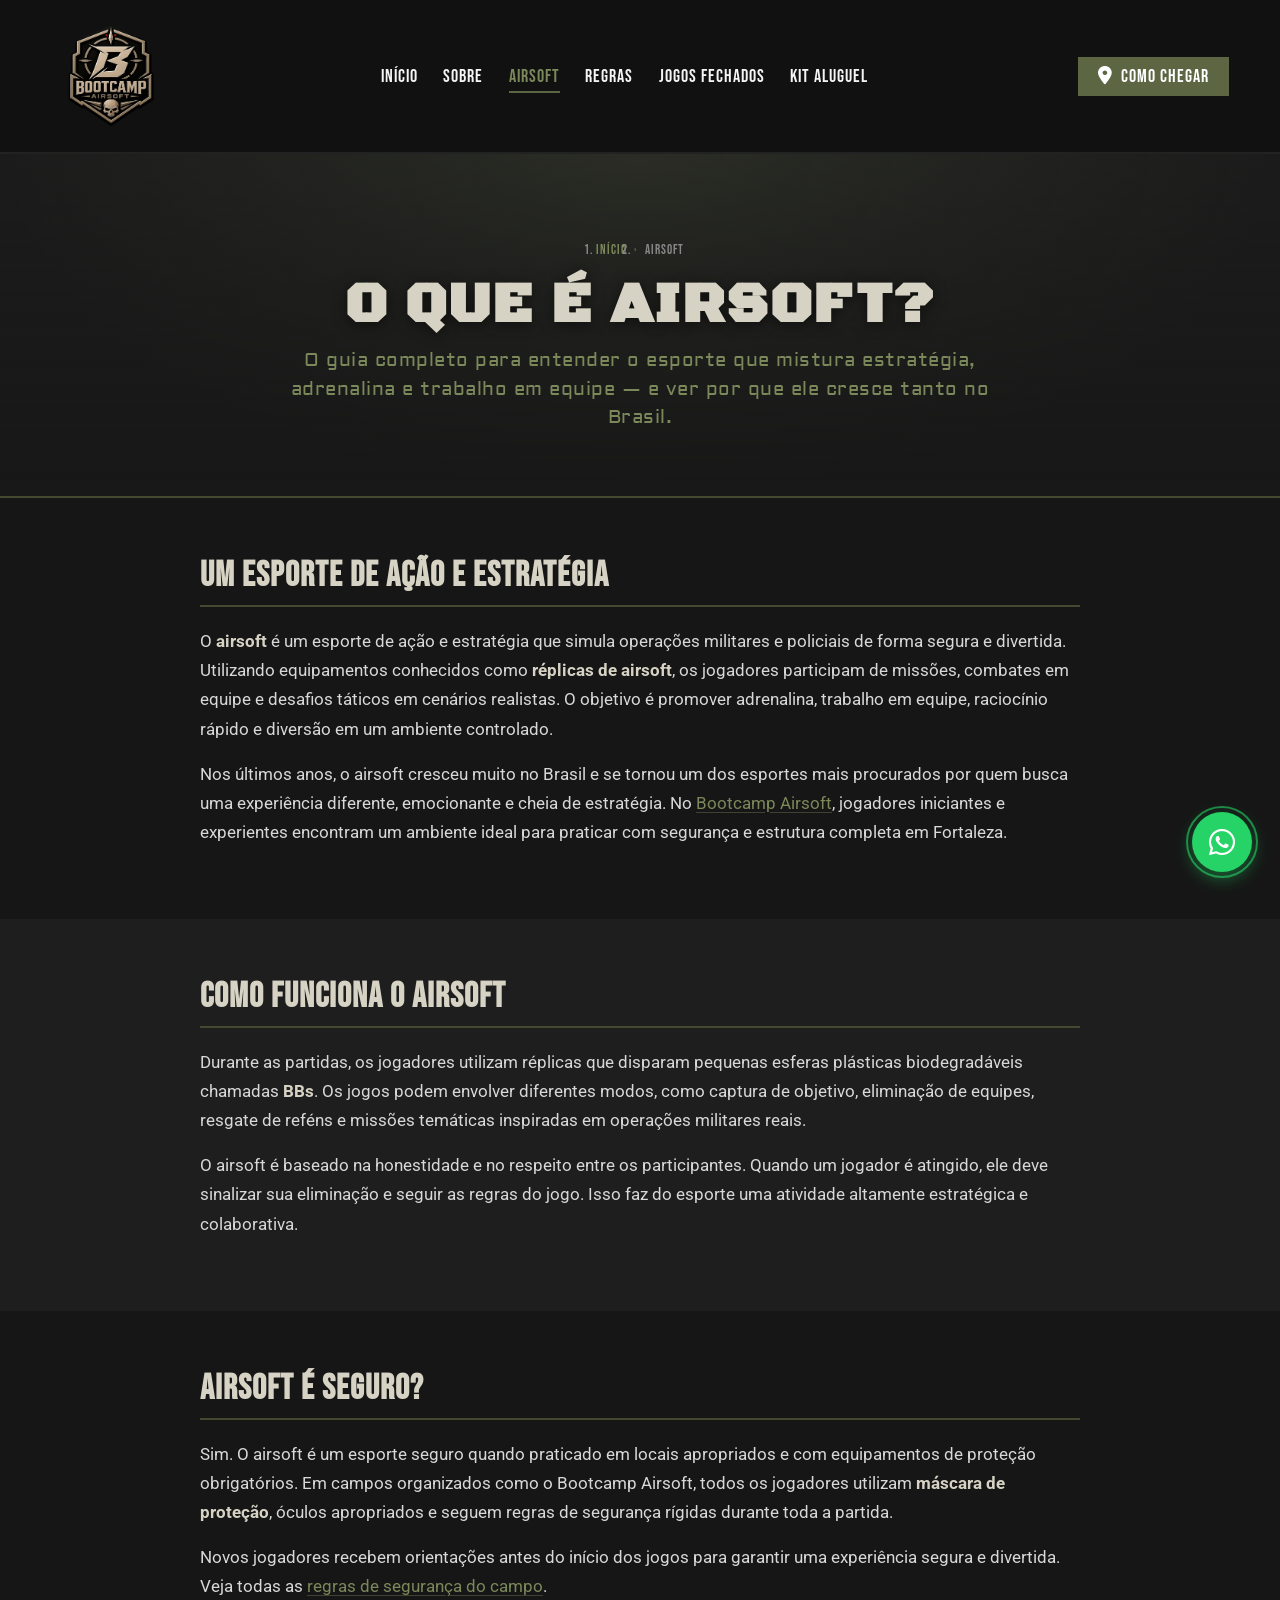
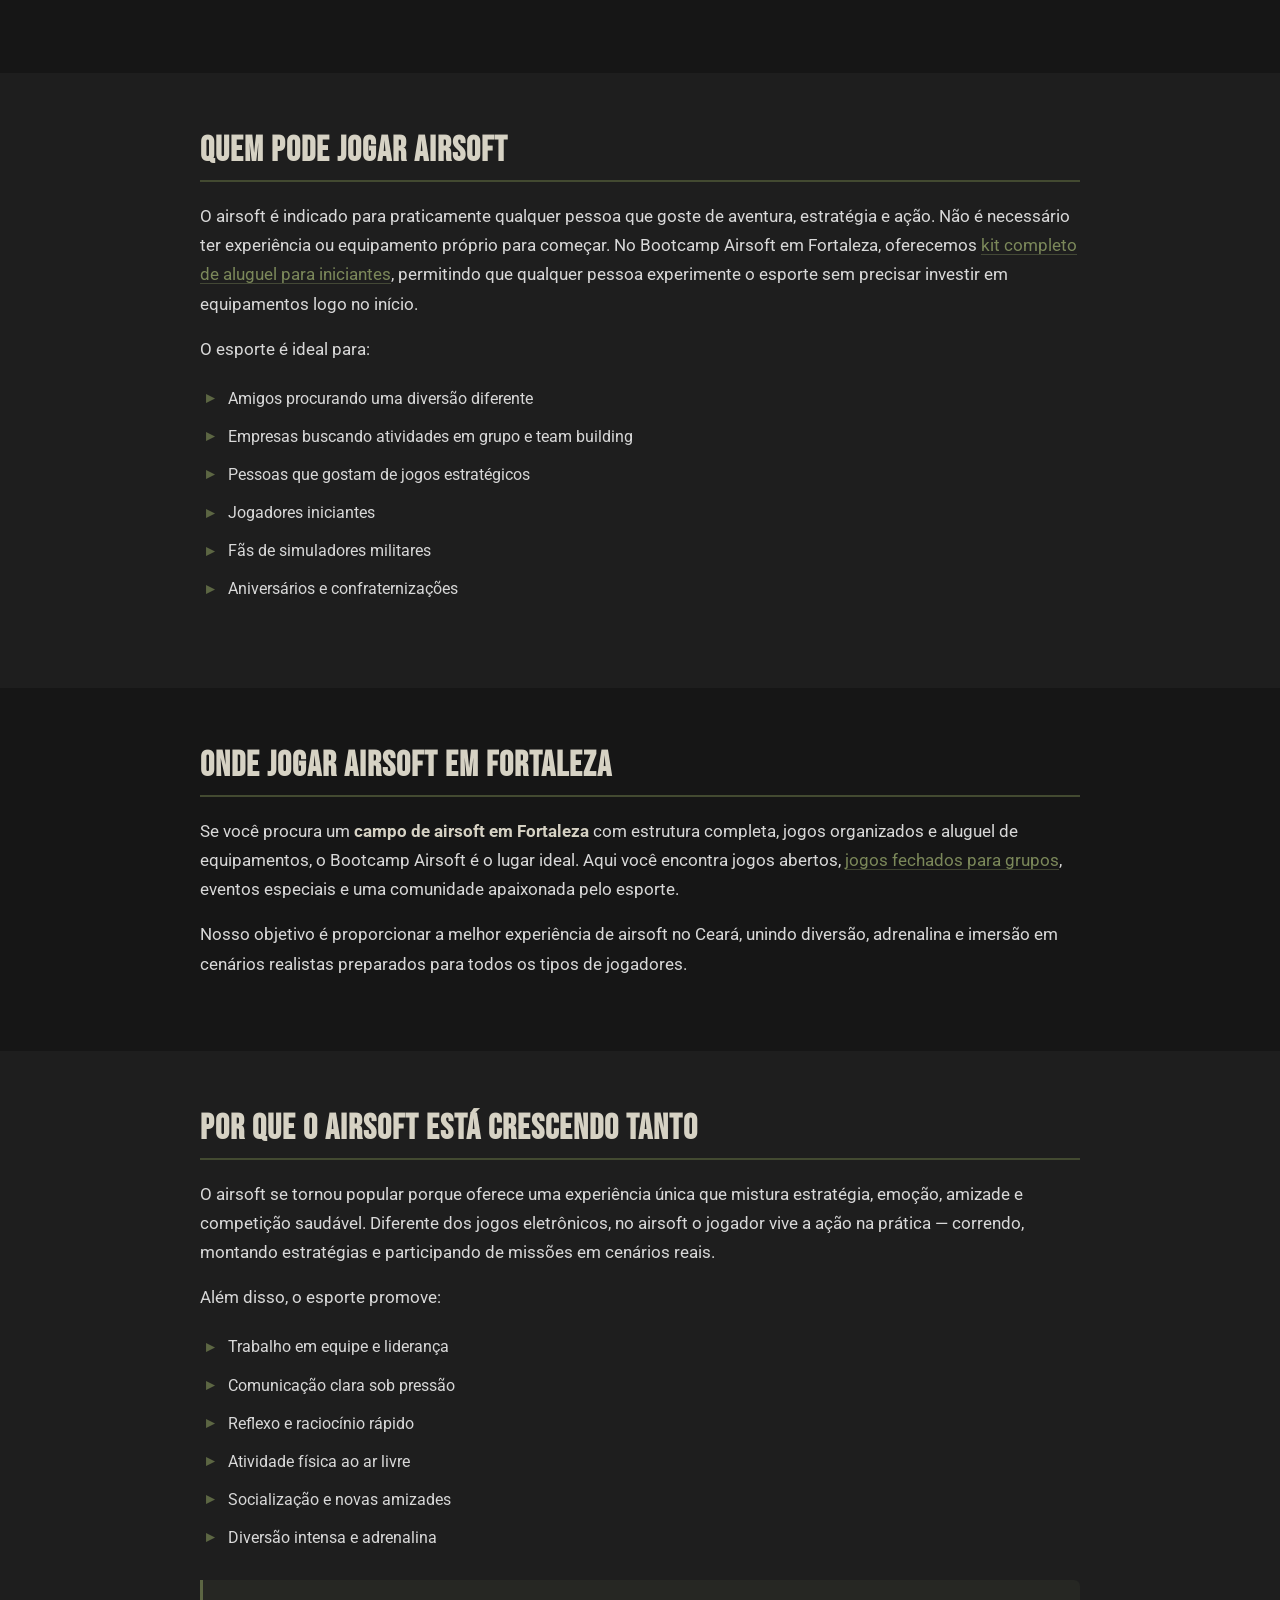
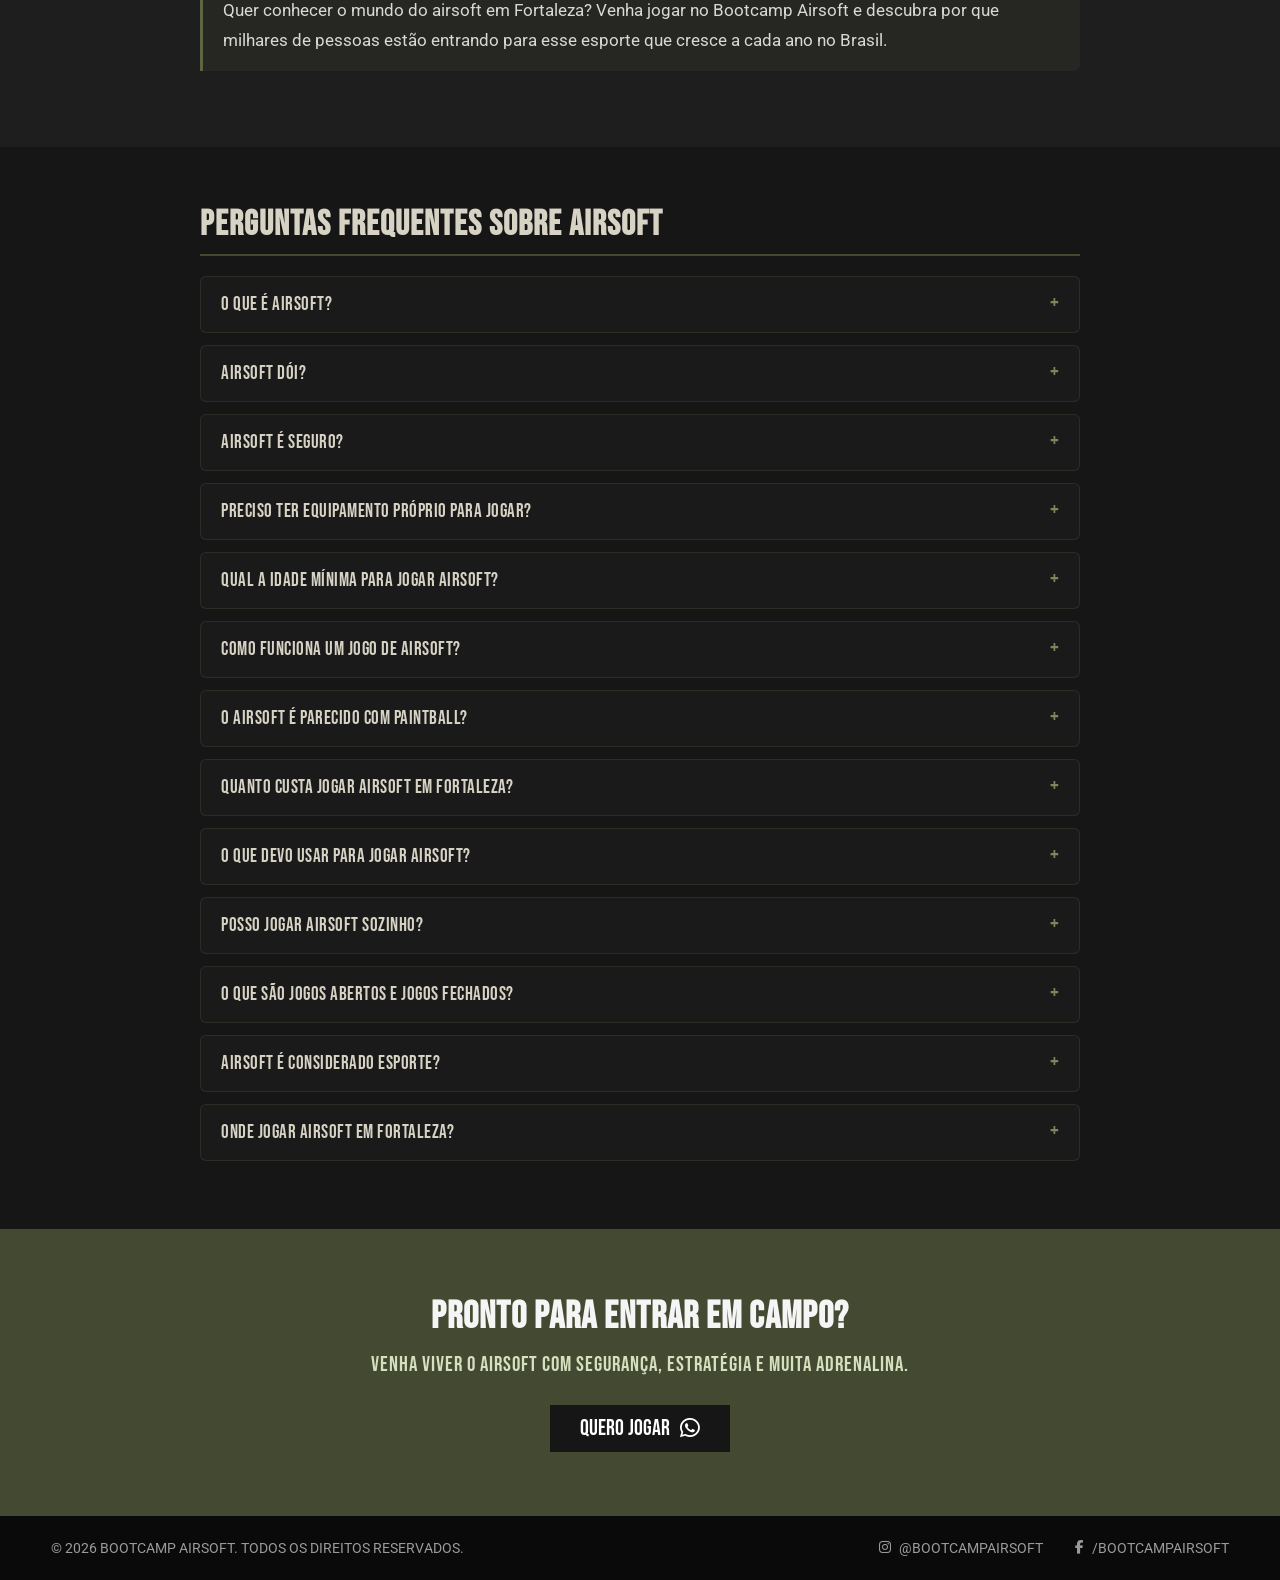
==== airsoft.html @ b30ac5de "feat: add multi-page nav with SEO-optimized inner pages Bring back the header navigation and split c" ====
<!DOCTYPE html>
<html lang="pt-BR">
<head>
    <meta charset="UTF-8">
    <meta name="viewport" content="width=device-width, initial-scale=1.0">
    <meta name="theme-color" content="#5c6643">
    <title>O Que é Airsoft? Guia Completo e Perguntas Frequentes</title>
    <meta name="description" content="Descubra o que é airsoft, como funciona o esporte, se é seguro e quem pode jogar. Veja as perguntas frequentes sobre airsoft em Fortaleza, no Bootcamp Airsoft.">
    <meta name="keywords" content="o que é airsoft, como funciona airsoft, airsoft é seguro, perguntas sobre airsoft, airsoft Fortaleza, FAQ airsoft">
    <meta name="robots" content="index, follow">
    <link rel="canonical" href="https://www.bootcampairsoft.com.br/airsoft.html">

    <meta property="og:type" content="article">
    <meta property="og:locale" content="pt_BR">
    <meta property="og:site_name" content="Bootcamp Airsoft">
    <meta property="og:title" content="O Que é Airsoft? Guia Completo e Perguntas Frequentes">
    <meta property="og:description" content="Tudo sobre airsoft: o que é, como funciona, segurança, kit de aluguel e respostas às dúvidas mais comuns.">
    <meta property="og:image" content="https://www.bootcampairsoft.com.br/assets/logo.png">
    <meta property="og:url" content="https://www.bootcampairsoft.com.br/airsoft.html">

    <meta name="twitter:card" content="summary_large_image">
    <meta name="twitter:title" content="O Que é Airsoft? Guia Completo e Perguntas Frequentes">
    <meta name="twitter:description" content="Tudo sobre airsoft: o que é, como funciona, segurança e respostas às dúvidas mais comuns.">
    <meta name="twitter:image" content="https://www.bootcampairsoft.com.br/assets/logo.png">

    <link rel="icon" type="image/png" href="assets/logo.png">

    <link rel="preconnect" href="https://fonts.googleapis.com">
    <link rel="preconnect" href="https://fonts.gstatic.com" crossorigin>
    <link href="https://fonts.googleapis.com/css2?family=Bebas+Neue&family=Roboto&family=Aldrich&family=Black+Ops+One:wght@400;500;700&display=swap" rel="stylesheet">
    <link rel="stylesheet" href="https://cdnjs.cloudflare.com/ajax/libs/font-awesome/6.4.0/css/all.min.css">
    <link rel="stylesheet" href="assets/styles.css">

    <noscript>
        <style>.reveal { opacity: 1 !important; transform: none !important; }</style>
    </noscript>

    <script type="application/ld+json">
    {
        "@context": "https://schema.org",
        "@type": "BreadcrumbList",
        "itemListElement": [
            { "@type": "ListItem", "position": 1, "name": "Início", "item": "https://www.bootcampairsoft.com.br/" },
            { "@type": "ListItem", "position": 2, "name": "Airsoft", "item": "https://www.bootcampairsoft.com.br/airsoft.html" }
        ]
    }
    </script>
    <script type="application/ld+json">
    {
        "@context": "https://schema.org",
        "@type": "FAQPage",
        "mainEntity": [
            {
                "@type": "Question",
                "name": "O que é airsoft?",
                "acceptedAnswer": {
                    "@type": "Answer",
                    "text": "O airsoft é um esporte de ação e estratégia que simula operações militares e policiais utilizando réplicas realistas que disparam pequenas esferas plásticas chamadas BBs. É praticado em equipe e envolve missões, objetivos estratégicos e muita adrenalina."
                }
            },
            {
                "@type": "Question",
                "name": "Airsoft dói?",
                "acceptedAnswer": {
                    "@type": "Answer",
                    "text": "O impacto das BBs pode causar um leve desconforto, parecido com um pequeno beliscão, dependendo da distância e da potência da réplica. Utilizando os equipamentos de proteção corretamente, o jogo é seguro e divertido."
                }
            },
            {
                "@type": "Question",
                "name": "Airsoft é seguro?",
                "acceptedAnswer": {
                    "@type": "Answer",
                    "text": "Sim. O airsoft é um esporte seguro quando praticado em campos organizados e seguindo as regras de segurança. No Bootcamp Airsoft, todos os jogadores utilizam proteção obrigatória e recebem instruções antes do início das partidas."
                }
            },
            {
                "@type": "Question",
                "name": "Preciso ter equipamento próprio para jogar?",
                "acceptedAnswer": {
                    "@type": "Answer",
                    "text": "Não. No Bootcamp Airsoft você pode alugar um kit completo para iniciantes, incluindo réplica de airsoft, máscara, óculos de proteção, colete tático e BBs para jogar."
                }
            },
            {
                "@type": "Question",
                "name": "Qual a idade mínima para jogar airsoft?",
                "acceptedAnswer": {
                    "@type": "Answer",
                    "text": "A idade mínima pode variar dependendo das regras do campo e da legislação local. Geralmente menores de idade precisam de autorização dos responsáveis para participar das partidas."
                }
            },
            {
                "@type": "Question",
                "name": "Como funciona um jogo de airsoft?",
                "acceptedAnswer": {
                    "@type": "Answer",
                    "text": "Os jogos possuem missões variadas: captura de bandeira, eliminação de equipes, resgate de reféns, defesa de território e missões táticas. Os jogadores trabalham em equipe, montam estratégias e cumprem objetivos para vencer."
                }
            },
            {
                "@type": "Question",
                "name": "Airsoft é parecido com paintball?",
                "acceptedAnswer": {
                    "@type": "Answer",
                    "text": "Apesar de serem esportes parecidos, o airsoft tem maior foco em realismo, estratégia e imersão. As réplicas são mais realistas e as BBs não deixam tinta como no paintball."
                }
            },
            {
                "@type": "Question",
                "name": "Quanto custa jogar airsoft em Fortaleza?",
                "acceptedAnswer": {
                    "@type": "Answer",
                    "text": "O valor varia conforme o tipo de jogo e se o jogador vai utilizar o aluguel de equipamentos. No Bootcamp Airsoft existem opções para iniciantes e jogadores avançados, incluindo jogos abertos e jogos fechados para grupos."
                }
            },
            {
                "@type": "Question",
                "name": "O que devo usar para jogar airsoft?",
                "acceptedAnswer": {
                    "@type": "Answer",
                    "text": "Roupas confortáveis, calça resistente, tênis ou bota fechada e os equipamentos de proteção obrigatórios. Quem joga com aluguel já recebe os equipamentos essenciais para participar com segurança."
                }
            },
            {
                "@type": "Question",
                "name": "Posso jogar airsoft sozinho?",
                "acceptedAnswer": {
                    "@type": "Answer",
                    "text": "Sim. Nos jogos abertos do Bootcamp Airsoft você pode participar sozinho, jogar com outras pessoas, fazer amizades e entrar para a comunidade do airsoft."
                }
            },
            {
                "@type": "Question",
                "name": "O que são jogos abertos e jogos fechados?",
                "acceptedAnswer": {
                    "@type": "Answer",
                    "text": "Jogos abertos são partidas onde diferentes jogadores participam juntos, ideal para conhecer novas pessoas. Jogos fechados são reservados para grupos de amigos, aniversários, empresas ou equipes específicas, garantindo uma experiência privada."
                }
            },
            {
                "@type": "Question",
                "name": "Airsoft é considerado esporte?",
                "acceptedAnswer": {
                    "@type": "Answer",
                    "text": "Sim. O airsoft é reconhecido como esporte de ação e estratégia, exigindo trabalho em equipe, comunicação, reflexo, raciocínio rápido e condicionamento físico."
                }
            },
            {
                "@type": "Question",
                "name": "Onde jogar airsoft em Fortaleza?",
                "acceptedAnswer": {
                    "@type": "Answer",
                    "text": "Se você procura um campo de airsoft em Fortaleza com estrutura completa, aluguel de equipamentos e jogos organizados, o Bootcamp Airsoft é uma das melhores opções para iniciantes e veteranos do esporte."
                }
            }
        ]
    }
    </script>
</head>
<body>

    <a class="skip-link" href="#conteudo">Pular para o conteúdo</a>

    <header>
        <div class="header-inner">
            <a href="index.html" class="logo" aria-label="Bootcamp Airsoft - Página inicial">
                <img src="assets/logo.png" alt="Bootcamp Airsoft" width="1254" height="1254" fetchpriority="high" decoding="async">
            </a>
            <nav class="primary" aria-label="Menu principal">
                <ul>
                    <li><a href="index.html">INÍCIO</a></li>
                    <li><a href="sobre.html">SOBRE</a></li>
                    <li><a href="airsoft.html" class="active" aria-current="page">AIRSOFT</a></li>
                    <li><a href="regras.html">REGRAS</a></li>
                    <li><a href="jogos-fechados.html">JOGOS FECHADOS</a></li>
                    <li><a href="kit-aluguel.html">KIT ALUGUEL</a></li>
                </ul>
            </nav>
            <a href="#" class="btn-header"><i class="fa-solid fa-location-dot" aria-hidden="true"></i> COMO CHEGAR</a>
        </div>
    </header>

    <main id="conteudo">

        <section class="page-hero">
            <nav class="breadcrumb" aria-label="Você está em">
                <ol>
                    <li><a href="index.html">Início</a></li>
                    <li aria-current="page">Airsoft</li>
                </ol>
            </nav>
            <h1>O QUE É AIRSOFT?</h1>
            <p class="lead">O guia completo para entender o esporte que mistura estratégia, adrenalina e trabalho em equipe — e ver por que ele cresce tanto no Brasil.</p>
        </section>

        <article>

            <section class="content-section reveal">
                <div class="content-inner">
                    <h2>Um Esporte de Ação e Estratégia</h2>
                    <p>O <strong>airsoft</strong> é um esporte de ação e estratégia que simula operações militares e policiais de forma segura e divertida. Utilizando equipamentos conhecidos como <strong>réplicas de airsoft</strong>, os jogadores participam de missões, combates em equipe e desafios táticos em cenários realistas. O objetivo é promover adrenalina, trabalho em equipe, raciocínio rápido e diversão em um ambiente controlado.</p>
                    <p>Nos últimos anos, o airsoft cresceu muito no Brasil e se tornou um dos esportes mais procurados por quem busca uma experiência diferente, emocionante e cheia de estratégia. No <a href="sobre.html">Bootcamp Airsoft</a>, jogadores iniciantes e experientes encontram um ambiente ideal para praticar com segurança e estrutura completa em Fortaleza.</p>
                </div>
            </section>

            <section class="content-section alt reveal">
                <div class="content-inner">
                    <h2>Como Funciona o Airsoft</h2>
                    <p>Durante as partidas, os jogadores utilizam réplicas que disparam pequenas esferas plásticas biodegradáveis chamadas <strong>BBs</strong>. Os jogos podem envolver diferentes modos, como captura de objetivo, eliminação de equipes, resgate de reféns e missões temáticas inspiradas em operações militares reais.</p>
                    <p>O airsoft é baseado na honestidade e no respeito entre os participantes. Quando um jogador é atingido, ele deve sinalizar sua eliminação e seguir as regras do jogo. Isso faz do esporte uma atividade altamente estratégica e colaborativa.</p>
                </div>
            </section>

            <section class="content-section reveal">
                <div class="content-inner">
                    <h2>Airsoft é Seguro?</h2>
                    <p>Sim. O airsoft é um esporte seguro quando praticado em locais apropriados e com equipamentos de proteção obrigatórios. Em campos organizados como o Bootcamp Airsoft, todos os jogadores utilizam <strong>máscara de proteção</strong>, óculos apropriados e seguem regras de segurança rígidas durante toda a partida.</p>
                    <p>Novos jogadores recebem orientações antes do início dos jogos para garantir uma experiência segura e divertida. Veja todas as <a href="regras.html">regras de segurança do campo</a>.</p>
                </div>
            </section>

            <section class="content-section alt reveal">
                <div class="content-inner">
                    <h2>Quem Pode Jogar Airsoft</h2>
                    <p>O airsoft é indicado para praticamente qualquer pessoa que goste de aventura, estratégia e ação. Não é necessário ter experiência ou equipamento próprio para começar. No Bootcamp Airsoft em Fortaleza, oferecemos <a href="kit-aluguel.html">kit completo de aluguel para iniciantes</a>, permitindo que qualquer pessoa experimente o esporte sem precisar investir em equipamentos logo no início.</p>
                    <p>O esporte é ideal para:</p>
                    <ul class="bullets">
                        <li>Amigos procurando uma diversão diferente</li>
                        <li>Empresas buscando atividades em grupo e team building</li>
                        <li>Pessoas que gostam de jogos estratégicos</li>
                        <li>Jogadores iniciantes</li>
                        <li>Fãs de simuladores militares</li>
                        <li>Aniversários e confraternizações</li>
                    </ul>
                </div>
            </section>

            <section class="content-section reveal">
                <div class="content-inner">
                    <h2>Onde Jogar Airsoft em Fortaleza</h2>
                    <p>Se você procura um <strong>campo de airsoft em Fortaleza</strong> com estrutura completa, jogos organizados e aluguel de equipamentos, o Bootcamp Airsoft é o lugar ideal. Aqui você encontra jogos abertos, <a href="jogos-fechados.html">jogos fechados para grupos</a>, eventos especiais e uma comunidade apaixonada pelo esporte.</p>
                    <p>Nosso objetivo é proporcionar a melhor experiência de airsoft no Ceará, unindo diversão, adrenalina e imersão em cenários realistas preparados para todos os tipos de jogadores.</p>
                </div>
            </section>

            <section class="content-section alt reveal">
                <div class="content-inner">
                    <h2>Por Que o Airsoft Está Crescendo Tanto</h2>
                    <p>O airsoft se tornou popular porque oferece uma experiência única que mistura estratégia, emoção, amizade e competição saudável. Diferente dos jogos eletrônicos, no airsoft o jogador vive a ação na prática — correndo, montando estratégias e participando de missões em cenários reais.</p>
                    <p>Além disso, o esporte promove:</p>
                    <ul class="bullets">
                        <li>Trabalho em equipe e liderança</li>
                        <li>Comunicação clara sob pressão</li>
                        <li>Reflexo e raciocínio rápido</li>
                        <li>Atividade física ao ar livre</li>
                        <li>Socialização e novas amizades</li>
                        <li>Diversão intensa e adrenalina</li>
                    </ul>
                    <div class="callout">
                        <p>Quer conhecer o mundo do airsoft em Fortaleza? Venha jogar no Bootcamp Airsoft e descubra por que milhares de pessoas estão entrando para esse esporte que cresce a cada ano no Brasil.</p>
                    </div>
                </div>
            </section>

            <section class="content-section reveal" aria-labelledby="faq-titulo">
                <div class="content-inner">
                    <h2 id="faq-titulo">Perguntas Frequentes Sobre Airsoft</h2>

                    <div class="faq-list">
                        <details class="faq-item">
                            <summary>O que é airsoft?</summary>
                            <div class="faq-content">
                                <p>O airsoft é um esporte de ação e estratégia que simula operações militares e policiais utilizando réplicas realistas que disparam pequenas esferas plásticas chamadas BBs. O esporte é praticado em equipe e envolve missões, objetivos estratégicos e muita adrenalina. No Bootcamp Airsoft, jogadores iniciantes e experientes podem viver experiências imersivas em cenários preparados para partidas emocionantes.</p>
                            </div>
                        </details>

                        <details class="faq-item">
                            <summary>Airsoft dói?</summary>
                            <div class="faq-content">
                                <p>O impacto das BBs pode causar um leve desconforto, parecido com um pequeno beliscão, dependendo da distância e da potência da réplica. Porém, utilizando os equipamentos de proteção corretamente, o jogo é seguro e divertido.</p>
                            </div>
                        </details>

                        <details class="faq-item">
                            <summary>Airsoft é seguro?</summary>
                            <div class="faq-content">
                                <p>Sim. O airsoft é um esporte seguro quando praticado em campos organizados e seguindo as regras de segurança. No Bootcamp Airsoft, todos os jogadores utilizam proteção obrigatória e recebem instruções antes do início das partidas.</p>
                            </div>
                        </details>

                        <details class="faq-item">
                            <summary>Preciso ter equipamento próprio para jogar?</summary>
                            <div class="faq-content">
                                <p>Não. No Bootcamp Airsoft você pode alugar um <a href="kit-aluguel.html">kit completo para iniciantes</a>, incluindo:</p>
                                <ul class="bullets">
                                    <li>Réplica de airsoft</li>
                                    <li>Máscara de proteção</li>
                                    <li>Óculos de proteção</li>
                                    <li>Colete tático</li>
                                    <li>BBs para jogar</li>
                                </ul>
                                <p>Isso permite que qualquer pessoa experimente o esporte sem precisar investir em equipamentos logo no começo.</p>
                            </div>
                        </details>

                        <details class="faq-item">
                            <summary>Qual a idade mínima para jogar airsoft?</summary>
                            <div class="faq-content">
                                <p>A idade mínima pode variar dependendo das regras do campo e da legislação local. Geralmente menores de idade precisam de autorização dos responsáveis para participar das partidas.</p>
                            </div>
                        </details>

                        <details class="faq-item">
                            <summary>Como funciona um jogo de airsoft?</summary>
                            <div class="faq-content">
                                <p>Os jogos possuem missões e objetivos diferentes, como:</p>
                                <ul class="bullets">
                                    <li>Captura de bandeira</li>
                                    <li>Eliminação de equipes</li>
                                    <li>Resgate de reféns</li>
                                    <li>Defesa de território</li>
                                    <li>Missões táticas</li>
                                </ul>
                                <p>Os jogadores precisam trabalhar em equipe, montar estratégias e cumprir objetivos para vencer a partida.</p>
                            </div>
                        </details>

                        <details class="faq-item">
                            <summary>O airsoft é parecido com paintball?</summary>
                            <div class="faq-content">
                                <p>Apesar de serem esportes parecidos, o airsoft possui maior foco em realismo, estratégia e imersão. As réplicas de airsoft são mais realistas e as BBs não deixam tinta como no paintball.</p>
                            </div>
                        </details>

                        <details class="faq-item">
                            <summary>Quanto custa jogar airsoft em Fortaleza?</summary>
                            <div class="faq-content">
                                <p>O valor pode variar dependendo do tipo de jogo e se o jogador vai utilizar aluguel de equipamentos. No Bootcamp Airsoft existem opções para iniciantes e jogadores avançados, incluindo jogos abertos e <a href="jogos-fechados.html">jogos fechados para grupos</a>.</p>
                            </div>
                        </details>

                        <details class="faq-item">
                            <summary>O que devo usar para jogar airsoft?</summary>
                            <div class="faq-content">
                                <p>O ideal é utilizar:</p>
                                <ul class="bullets">
                                    <li>Roupas confortáveis</li>
                                    <li>Calça resistente</li>
                                    <li>Tênis ou bota fechada</li>
                                    <li>Equipamentos de proteção obrigatórios</li>
                                </ul>
                                <p>Mesmo quem joga com aluguel recebe os equipamentos essenciais para participar das partidas com segurança.</p>
                            </div>
                        </details>

                        <details class="faq-item">
                            <summary>Posso jogar airsoft sozinho?</summary>
                            <div class="faq-content">
                                <p>Sim. Nos jogos abertos do Bootcamp Airsoft você pode participar sozinho e jogar com outras pessoas, fazer amizades e entrar para a comunidade do airsoft.</p>
                            </div>
                        </details>

                        <details class="faq-item">
                            <summary>O que são jogos abertos e jogos fechados?</summary>
                            <div class="faq-content">
                                <p><strong>Jogos abertos</strong> são partidas onde diferentes jogadores participam juntos, ideal para quem quer conhecer novas pessoas e jogar em equipes variadas.</p>
                                <p><strong>Jogos fechados</strong> são reservados para grupos de amigos, aniversários, empresas ou equipes específicas, garantindo uma experiência privada. <a href="jogos-fechados.html">Saiba mais sobre jogos fechados →</a></p>
                            </div>
                        </details>

                        <details class="faq-item">
                            <summary>Airsoft é considerado esporte?</summary>
                            <div class="faq-content">
                                <p>Sim. O airsoft é reconhecido como esporte de ação e estratégia, exigindo trabalho em equipe, comunicação, reflexo, raciocínio rápido e condicionamento físico.</p>
                            </div>
                        </details>

                        <details class="faq-item">
                            <summary>Onde jogar airsoft em Fortaleza?</summary>
                            <div class="faq-content">
                                <p>Se você procura um campo de airsoft em Fortaleza com estrutura completa, aluguel de equipamentos e jogos organizados, o Bootcamp Airsoft é uma das melhores opções para iniciantes e veteranos do esporte.</p>
                            </div>
                        </details>
                    </div>
                </div>
            </section>

        </article>

        <section class="page-cta reveal" aria-labelledby="cta-airsoft-titulo">
            <h2 id="cta-airsoft-titulo">PRONTO PARA ENTRAR EM CAMPO?</h2>
            <p>VENHA VIVER O AIRSOFT COM SEGURANÇA, ESTRATÉGIA E MUITA ADRENALINA.</p>
            <a href="https://wa.me/5511999999999?text=Ol%C3%A1!%20Quero%20jogar%20airsoft%20no%20Bootcamp%20Airsoft." class="btn-dark" target="_blank" rel="noopener" aria-label="Fale com o Bootcamp Airsoft no WhatsApp">QUERO JOGAR <i class="fa-brands fa-whatsapp" aria-hidden="true"></i></a>
        </section>

    </main>

    <a href="https://wa.me/5511999999999?text=Ol%C3%A1!%20Quero%20saber%20mais%20sobre%20o%20Bootcamp%20Airsoft." class="wa-float" target="_blank" rel="noopener" aria-label="Fale com o Bootcamp Airsoft no WhatsApp">
        <i class="fa-brands fa-whatsapp" aria-hidden="true"></i>
    </a>

    <footer>
        <p>&copy; <span id="ano-atual">2026</span> BOOTCAMP AIRSOFT. TODOS OS DIREITOS RESERVADOS.</p>
        <div class="socials" aria-label="Redes sociais">
            <a href="#" aria-label="Instagram @bootcampairsoft"><i class="fa-brands fa-instagram" aria-hidden="true"></i> @BOOTCAMPAIRSOFT</a>
            <a href="#" aria-label="Facebook /bootcampairsoft"><i class="fa-brands fa-facebook-f" aria-hidden="true"></i> /BOOTCAMPAIRSOFT</a>
        </div>
    </footer>

    <script src="assets/scripts.js" defer></script>
</body>
</html>
---- assets/styles.css ----
/* ================= VARIABLES & RESET ================= */
:root {
    --color-green: #5c6643;
    --color-green-dark: #434a31;
    --color-green-light: #7b885a;
    --color-dark: #161616;
    --color-dark-gray: #1e1e1e;
    --color-sand: #d6d2c4;
    --color-text-light: #f5f5f5;
    --color-text-dark: #2a2a2a;
    --font-heading: 'Bebas Neue', sans-serif;
    --font-body: 'Roboto', sans-serif;
    --font-hero-heading: 'Black Ops One', sans-serif;
    --font-body-alternate: 'Aldrich', sans-serif;
    --page-max-width: 1440px;
}

* {
    margin: 0;
    padding: 0;
    box-sizing: border-box;
}

html { scroll-behavior: smooth; }

body {
    font-family: var(--font-body);
    background-color: var(--color-dark);
    color: var(--color-text-light);
    overflow-x: hidden;
}

main,
footer {
    max-width: var(--page-max-width);
    margin-inline: auto;
    width: 100%;
}

ul { list-style: none; }
a { text-decoration: none; color: inherit; }
img { max-width: 100%; display: block; }

:focus-visible {
    outline: 3px solid var(--color-green-light);
    outline-offset: 3px;
    border-radius: 2px;
}

.skip-link {
    position: absolute;
    left: -9999px;
    top: 0;
    background: var(--color-green-dark);
    color: #fff;
    padding: 10px 16px;
    font-family: var(--font-heading);
    z-index: 200;
}
.skip-link:focus {
    left: 8px;
    top: 8px;
}

.sr-only {
    position: absolute;
    width: 1px;
    height: 1px;
    padding: 0;
    margin: -1px;
    overflow: hidden;
    clip: rect(0, 0, 0, 0);
    white-space: nowrap;
    border: 0;
}

/* ================= ANIMATIONS ================= */
.reveal {
    opacity: 0;
    transform: translateY(30px);
    transition: opacity 0.8s ease-out, transform 0.8s ease-out;
}
.reveal.active {
    opacity: 1;
    transform: translateY(0);
}

@media (prefers-reduced-motion: reduce) {
    html { scroll-behavior: auto; }
    .reveal,
    .reveal.active,
    .hero-card,
    .hero-card img,
    .kit-card,
    .kit-card img,
    .btn-header,
    .btn-dark {
        transition: none !important;
        animation: none !important;
        transform: none !important;
        opacity: 1 !important;
    }
}

/* ================= HEADER ================= */
header {
    background-color: #111;
    padding: 1rem clamp(1rem, 4vw, 4rem);
    position: sticky;
    top: 0;
    z-index: 100;
    border-bottom: 2px solid #222;
}

.header-inner {
    max-width: var(--page-max-width);
    margin-inline: auto;
    width: 100%;
    display: flex;
    justify-content: space-between;
    align-items: center;
    gap: 1.5rem;
    flex-wrap: wrap;
}

.logo {
    display: flex;
    align-items: center;
    line-height: 0;
}

.logo img {
    height: clamp(72px, 12vw, 120px);
    width: auto;
    display: block;
}

nav.primary ul {
    display: flex;
    gap: clamp(1rem, 2vw, 2rem);
    font-family: var(--font-heading);
    font-size: 1.15rem;
    letter-spacing: 1px;
    flex-wrap: wrap;
    justify-content: center;
}

nav.primary ul li a {
    position: relative;
    padding-bottom: 5px;
    transition: color 0.3s ease;
}

nav.primary ul li a:hover,
nav.primary ul li a.active {
    color: var(--color-green-light);
}

nav.primary ul li a.active::after {
    content: '';
    position: absolute;
    bottom: 0;
    left: 0;
    width: 100%;
    height: 2px;
    background-color: var(--color-green);
}

.btn-header {
    background-color: var(--color-green);
    color: white;
    font-family: var(--font-heading);
    font-size: 1.15rem;
    padding: 8px 20px;
    display: inline-flex;
    align-items: center;
    gap: 8px;
    transition: background 0.3s;
    letter-spacing: 1px;
}

.btn-header:hover { background-color: var(--color-green-light); }

/* ================= HERO (home: imagens clicáveis) ================= */
.hero-section {
    background-color: var(--color-dark);
    padding: clamp(1rem, 3vw, 2rem);
}

.hero-frame {
    display: grid;
    grid-template-columns: 1fr 1fr;
    border-radius: 6px;
    overflow: hidden;
    box-shadow: 0 10px 28px rgba(0, 0, 0, 0.55);
    border: 1px solid rgba(123, 136, 90, 0.25);
}

.hero-card {
    display: block;
    position: relative;
    overflow: hidden;
}

.hero-card + .hero-card {
    border-left: 3px solid var(--color-green);
}

.hero-card img {
    width: 100%;
    height: auto;
    display: block;
    transition: transform 0.5s ease;
}

.hero-card:hover img { transform: scale(1.03); }

/* ================= KIT SECTION (home) ================= */
.kit-section {
    background-color: var(--color-dark);
    padding: clamp(1rem, 3vw, 2rem);
}

.kit-card {
    display: block;
    width: 100%;
    overflow: hidden;
    border-radius: 6px;
    box-shadow: 0 10px 28px rgba(0, 0, 0, 0.55);
    border: 1px solid rgba(123, 136, 90, 0.25);
    transition: transform 0.35s ease, box-shadow 0.35s ease;
}

.kit-card img {
    width: 100%;
    height: auto;
    display: block;
    transition: transform 0.5s ease;
}

.kit-card:hover img { transform: scale(1.02); }

/* ================= FEATURES GALLERY ================= */
.features-section {
    background-color: var(--color-dark-gray);
    padding: clamp(3rem, 6vw, 5rem) clamp(1.25rem, 4vw, 4rem);
    text-align: center;
}

.section-header {
    display: flex;
    align-items: center;
    justify-content: center;
    gap: 20px;
    margin-bottom: 4rem;
    flex-wrap: wrap;
}

.section-header::before,
.section-header::after {
    content: '';
    height: 2px;
    width: clamp(40px, 8vw, 80px);
    background-color: var(--color-green);
}

.section-header h2 {
    font-family: var(--font-heading);
    font-size: clamp(2rem, 4vw, 3rem);
    color: var(--color-sand);
    letter-spacing: 1px;
}

.section-header h2 span { color: var(--color-text-light); }
.section-header h2 .accent { color: var(--color-green); }

.features-grid {
    display: grid;
    grid-template-columns: repeat(4, 1fr);
    gap: clamp(1.25rem, 2vw, 2rem);
}

.feature-card {
    background-color: rgba(255, 255, 255, 0.03);
    border: 1px solid rgba(123, 136, 90, 0.18);
    border-radius: 6px;
    padding: clamp(1.5rem, 2.5vw, 2rem) 1.25rem;
    transition: border-color 0.25s ease, transform 0.25s ease, background-color 0.25s ease;
}

.feature-card:hover {
    border-color: var(--color-green);
    background-color: rgba(123, 136, 90, 0.08);
    transform: translateY(-3px);
}

.feature-icon {
    width: 64px;
    height: 64px;
    background-color: var(--color-green);
    border-radius: 50%;
    display: flex;
    align-items: center;
    justify-content: center;
    font-size: 1.7rem;
    color: #fff;
    margin: 0 auto 1.25rem;
    box-shadow: 0 4px 12px rgba(0, 0, 0, 0.35);
}

.feature-card h3 {
    font-family: var(--font-heading);
    font-size: 1.5rem;
    color: var(--color-green-light);
    margin-bottom: 10px;
    letter-spacing: 1px;
}

.feature-card p {
    font-size: 0.95rem;
    color: #c4c4c4;
    line-height: 1.55;
}

/* ================= CTA BANNER ================= */
.cta-banner {
    display: flex;
    flex-direction: column;
}

.cta-info {
    background-color: var(--color-dark);
    padding: clamp(2.5rem, 5vw, 4rem) clamp(1.25rem, 4vw, 4rem);
}

.cta-info-inner {
    max-width: 880px;
    margin: 0 auto;
    width: 100%;
}

.cta-info-header {
    display: flex;
    align-items: center;
    justify-content: center;
    gap: 18px;
    margin-bottom: clamp(1.25rem, 2.5vw, 1.75rem);
    flex-wrap: wrap;
}

.cta-info-header::before,
.cta-info-header::after {
    content: '';
    height: 2px;
    width: clamp(28px, 5vw, 60px);
    background-color: var(--color-green-light);
}

.cta-info h2,
.cta-info h3 {
    font-family: var(--font-heading);
    font-size: clamp(1.6rem, 3vw, 2.2rem);
    color: var(--color-sand);
    letter-spacing: 1px;
    text-align: center;
}

.cta-info p {
    font-size: clamp(0.95rem, 1.4vw, 1.05rem);
    line-height: 1.7;
    color: #e8e6dd;
}

.cta-info p + p { margin-top: 1rem; }

.cta-row {
    background-color: var(--color-green-dark);
    padding: 2rem clamp(1.25rem, 4vw, 4rem);
    display: flex;
    justify-content: space-between;
    align-items: center;
    gap: 1.5rem;
    flex-wrap: wrap;
}

.cta-text {
    display: flex;
    align-items: center;
    gap: 20px;
}

.cta-text i {
    font-size: 3rem;
    color: rgba(255,255,255,0.2);
}

.cta-text h2 {
    font-family: var(--font-heading);
    font-size: clamp(1.6rem, 3vw, 2.2rem);
    line-height: 1.1;
    letter-spacing: 1px;
}

.cta-text p {
    font-family: var(--font-heading);
    font-size: clamp(1.1rem, 2vw, 1.4rem);
    color: #d6e0bf;
    letter-spacing: 1px;
}

.btn-dark {
    background-color: var(--color-dark);
    color: white;
    font-family: var(--font-heading);
    font-size: 1.4rem;
    padding: 10px 30px;
    display: inline-flex;
    align-items: center;
    gap: 10px;
    transition: background 0.3s;
}
.btn-dark:hover { background-color: #000; }

/* ================= PAGE HERO (páginas internas) ================= */
.page-hero {
    background:
        linear-gradient(180deg, rgba(22,22,22,0.35), rgba(22,22,22,0.85)),
        radial-gradient(ellipse at center top, rgba(123,136,90,0.25), transparent 70%),
        var(--color-dark-gray);
    padding: clamp(3rem, 7vw, 5.5rem) clamp(1.25rem, 4vw, 4rem) clamp(2.5rem, 5vw, 4rem);
    text-align: center;
    border-bottom: 2px solid var(--color-green-dark);
}

.page-hero h1 {
    font-family: var(--font-hero-heading);
    font-size: clamp(2.2rem, 5.5vw, 3.6rem);
    color: var(--color-sand);
    letter-spacing: 2px;
    line-height: 1.15;
    margin: 0.85rem 0 0.5rem;
    text-shadow: 0 2px 14px rgba(0,0,0,0.55);
}

.page-hero p.lead {
    font-family: var(--font-body-alternate);
    color: var(--color-green-light);
    font-size: clamp(1rem, 1.6vw, 1.2rem);
    letter-spacing: 0.5px;
    max-width: 720px;
    margin: 0 auto;
    line-height: 1.5;
}

.breadcrumb ol {
    display: flex;
    justify-content: center;
    flex-wrap: wrap;
    gap: 0.4rem;
    font-size: 0.8rem;
    letter-spacing: 1px;
    text-transform: uppercase;
    color: #888;
    font-family: var(--font-heading);
}

.breadcrumb li + li::before {
    content: '›';
    margin-right: 0.5rem;
    color: var(--color-green);
}

.breadcrumb a {
    color: var(--color-green-light);
    transition: color 0.2s;
}

.breadcrumb a:hover { color: var(--color-sand); }

/* ================= CONTENT SECTIONS ================= */
.content-section {
    background-color: var(--color-dark);
    padding: clamp(2.25rem, 4.5vw, 3.5rem) clamp(1.25rem, 4vw, 4rem);
}

.content-section.alt { background-color: var(--color-dark-gray); }

.content-inner {
    max-width: 880px;
    margin: 0 auto;
}

.content-inner > h2 {
    font-family: var(--font-heading);
    font-size: clamp(1.6rem, 3vw, 2.2rem);
    color: var(--color-sand);
    letter-spacing: 1px;
    margin-bottom: 1.25rem;
    padding-bottom: 0.5rem;
    border-bottom: 2px solid var(--color-green-dark);
}

.content-inner h3 {
    font-family: var(--font-heading);
    font-size: clamp(1.2rem, 2vw, 1.5rem);
    color: var(--color-green-light);
    letter-spacing: 1px;
    margin: 1.75rem 0 0.75rem;
}

.content-inner p {
    font-size: clamp(0.95rem, 1.3vw, 1.05rem);
    line-height: 1.75;
    color: #d8d8d8;
    margin-bottom: 1rem;
}

.content-inner ul.bullets {
    margin: 0.75rem 0 1.5rem;
}

.content-inner ul.bullets li {
    position: relative;
    padding: 0.4rem 0 0.4rem 1.75rem;
    color: #d8d8d8;
    line-height: 1.55;
    font-size: clamp(0.95rem, 1.3vw, 1.02rem);
}

.content-inner ul.bullets li::before {
    content: '▸';
    position: absolute;
    left: 0.35rem;
    top: 0.35rem;
    color: var(--color-green);
    font-weight: bold;
}

.content-inner strong { color: var(--color-sand); }

.content-inner a {
    color: var(--color-green-light);
    text-decoration: underline;
    text-decoration-color: rgba(123, 136, 90, 0.4);
    text-underline-offset: 3px;
    transition: color 0.2s;
}

.content-inner a:hover { color: var(--color-sand); }

/* Inline highlight box */
.callout {
    background-color: rgba(123, 136, 90, 0.08);
    border-left: 3px solid var(--color-green);
    padding: 1rem 1.25rem;
    margin: 1.25rem 0;
    border-radius: 0 6px 6px 0;
}

.callout p { margin-bottom: 0.5rem; }
.callout p:last-child { margin-bottom: 0; }

/* ================= FAQ ================= */
.faq-list { margin-top: 1rem; }

.faq-item {
    border: 1px solid rgba(123, 136, 90, 0.18);
    border-radius: 6px;
    margin-bottom: 0.75rem;
    background-color: rgba(255, 255, 255, 0.02);
    overflow: hidden;
    transition: border-color 0.2s ease, background-color 0.2s ease;
}

.faq-item[open] {
    border-color: rgba(123, 136, 90, 0.45);
    background-color: rgba(123, 136, 90, 0.05);
}

.faq-item summary {
    padding: 1rem 1.25rem;
    cursor: pointer;
    font-family: var(--font-heading);
    font-size: clamp(1.05rem, 1.6vw, 1.2rem);
    color: var(--color-sand);
    letter-spacing: 0.5px;
    list-style: none;
    display: flex;
    justify-content: space-between;
    align-items: center;
    gap: 1rem;
}

.faq-item summary::after {
    content: '+';
    font-size: 1.4rem;
    color: var(--color-green-light);
    line-height: 1;
    flex-shrink: 0;
    transition: transform 0.2s ease;
}

.faq-item[open] summary::after { content: '−'; }

.faq-item summary::-webkit-details-marker { display: none; }

.faq-content {
    padding: 0 1.25rem 1.25rem;
    color: #d4d4d4;
    line-height: 1.7;
    font-size: clamp(0.95rem, 1.3vw, 1rem);
}

.faq-content p { margin-bottom: 0.75rem; }
.faq-content p:last-child { margin-bottom: 0; }

.faq-content ul.bullets li {
    position: relative;
    padding: 0.25rem 0 0.25rem 1.5rem;
}

.faq-content ul.bullets li::before {
    content: '▸';
    position: absolute;
    left: 0.25rem;
    color: var(--color-green);
}

/* ================= PAGE CTA ================= */
.page-cta {
    background-color: var(--color-green-dark);
    padding: clamp(2.5rem, 5vw, 4rem) clamp(1.25rem, 4vw, 4rem);
    text-align: center;
}

.page-cta h2 {
    font-family: var(--font-heading);
    font-size: clamp(1.6rem, 3vw, 2.4rem);
    color: var(--color-text-light);
    letter-spacing: 1px;
    margin-bottom: 0.75rem;
}

.page-cta p {
    font-family: var(--font-heading);
    font-size: clamp(1.05rem, 1.8vw, 1.3rem);
    color: #d6e0bf;
    margin-bottom: 1.75rem;
    letter-spacing: 1px;
    max-width: 720px;
    margin-left: auto;
    margin-right: auto;
}

.page-cta .btn-dark {
    display: inline-flex;
    margin: 0 auto;
}

/* ================= FLOATING WHATSAPP CTA ================= */
.wa-float {
    position: fixed;
    right: clamp(1rem, 3vw, 1.75rem);
    bottom: clamp(1rem, 3vw, 1.75rem);
    z-index: 110;
    width: 60px;
    height: 60px;
    background-color: #25D366;
    color: #fff;
    border-radius: 50%;
    display: flex;
    align-items: center;
    justify-content: center;
    font-size: 1.85rem;
    box-shadow: 0 6px 18px rgba(37, 211, 102, 0.45),
                0 2px 6px rgba(0, 0, 0, 0.3);
    transition: transform 0.25s ease, box-shadow 0.25s ease, background-color 0.25s ease;
}

.wa-float:hover {
    background-color: #1ebe57;
    transform: translateY(-3px) scale(1.05);
    box-shadow: 0 12px 28px rgba(37, 211, 102, 0.55),
                0 4px 10px rgba(0, 0, 0, 0.35);
}

.wa-float::before {
    content: '';
    position: absolute;
    inset: -6px;
    border-radius: 50%;
    border: 2px solid rgba(37, 211, 102, 0.6);
    animation: wa-pulse 2.4s ease-out infinite;
}

@keyframes wa-pulse {
    0%   { transform: scale(0.85); opacity: 0.9; }
    70%  { transform: scale(1.25); opacity: 0; }
    100% { transform: scale(1.25); opacity: 0; }
}

@media (prefers-reduced-motion: reduce) {
    .wa-float, .wa-float::before {
        animation: none !important;
        transition: none !important;
    }
}

/* ================= FOOTER ================= */
footer {
    background-color: #0a0a0a;
    padding: 1.5rem clamp(1.25rem, 4vw, 4rem);
    display: flex;
    justify-content: space-between;
    align-items: center;
    gap: 1rem;
    flex-wrap: wrap;
    font-size: 0.85rem;
    color: #9a9a9a;
}

.socials {
    display: flex;
    gap: 2rem;
}

.socials a {
    display: flex;
    align-items: center;
    gap: 8px;
    transition: color 0.3s;
}

.socials a:hover { color: var(--color-green-light); }

/* ================= RESPONSIVE ================= */
@media (max-width: 1024px) {
    .features-grid { grid-template-columns: repeat(2, 1fr); }
    .cta-row { flex-direction: column; text-align: center; }
    .cta-text { flex-direction: column; gap: 12px; }
}

@media (max-width: 768px) {
    header { padding: 1rem; }
    .header-inner { flex-direction: column; gap: 15px; }
    nav.primary ul { gap: 0.85rem 1.25rem; font-size: 1.05rem; }
    .hero-frame { grid-template-columns: 1fr; }
    .hero-card + .hero-card {
        border-left: none;
        border-top: 3px solid var(--color-green);
    }
    .features-grid { grid-template-columns: 1fr; }
    footer { flex-direction: column; gap: 15px; text-align: center; }
    .socials { flex-direction: column; gap: 0.75rem; align-items: center; }
}

@media (max-width: 480px) {
    .hero-section { padding: 0.75rem; }
    .kit-section { padding: 0.75rem; }
    .page-hero { padding-top: 2.5rem; }
}
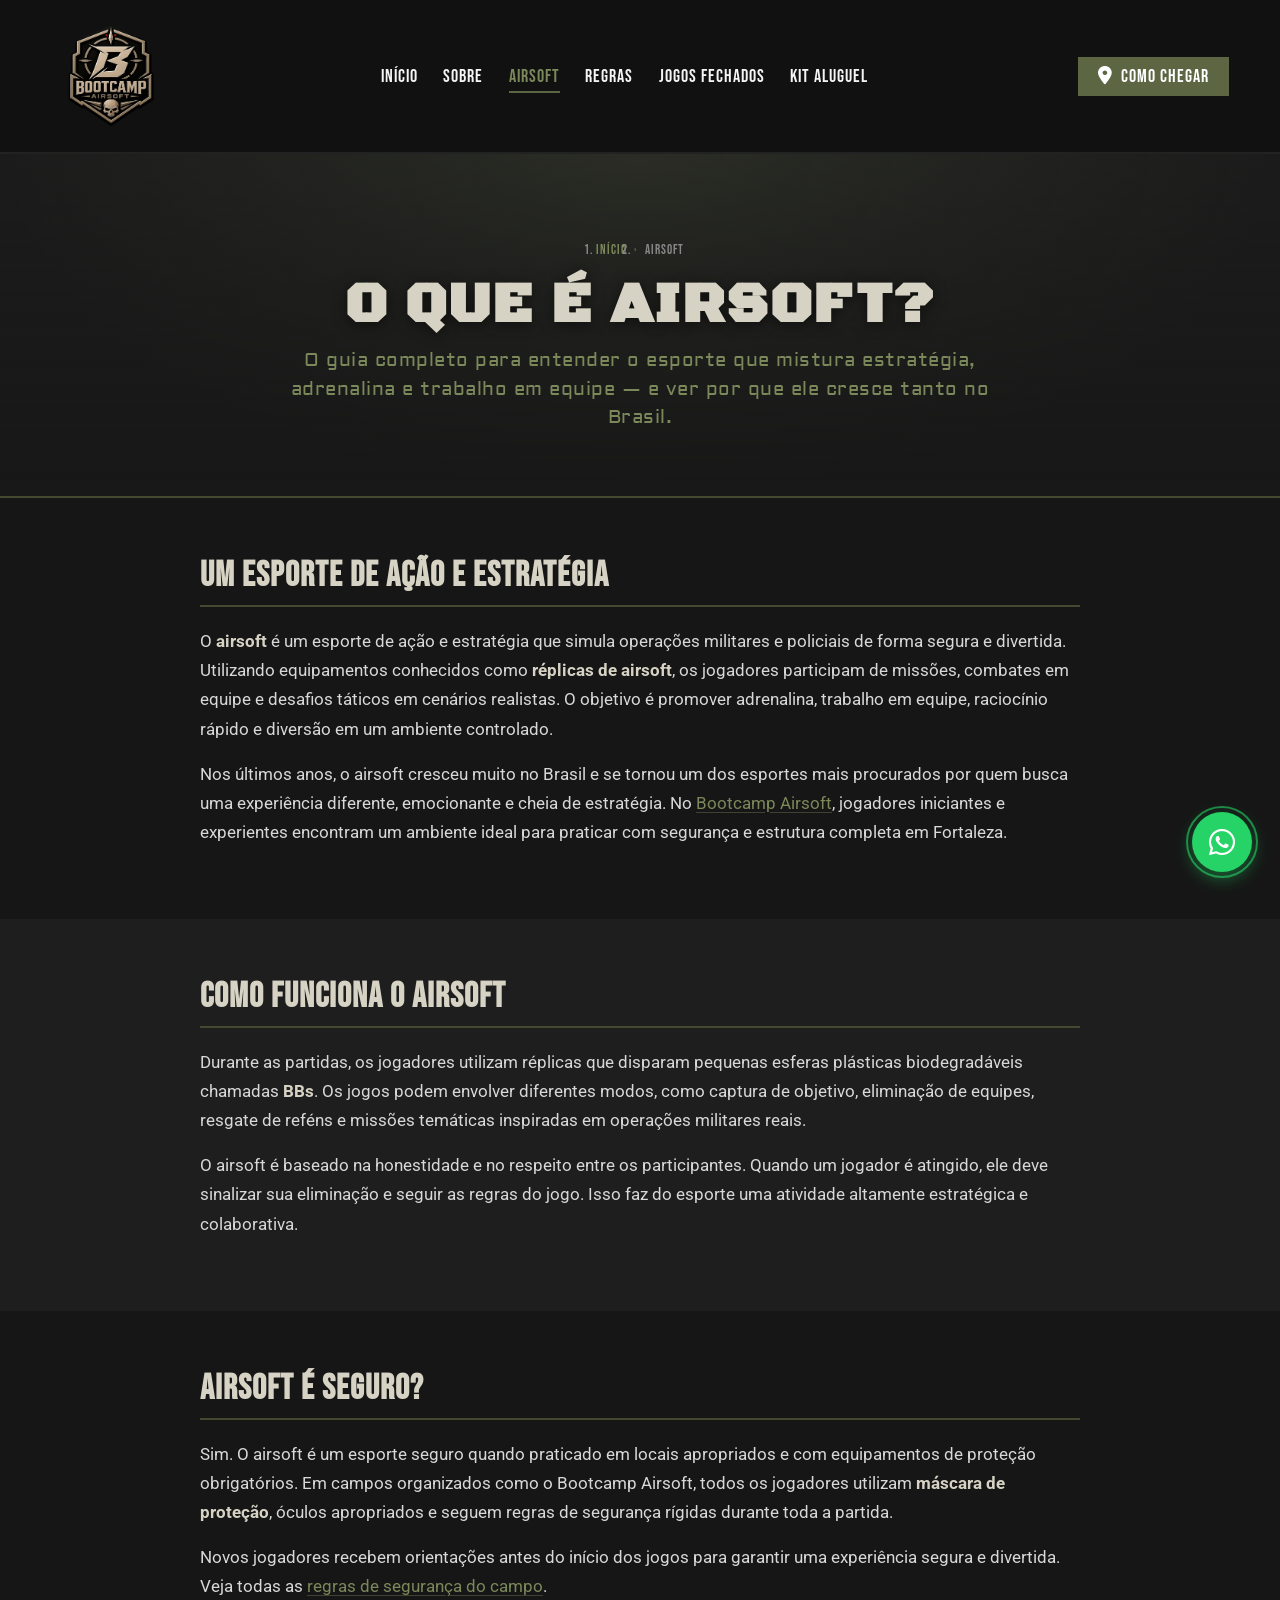
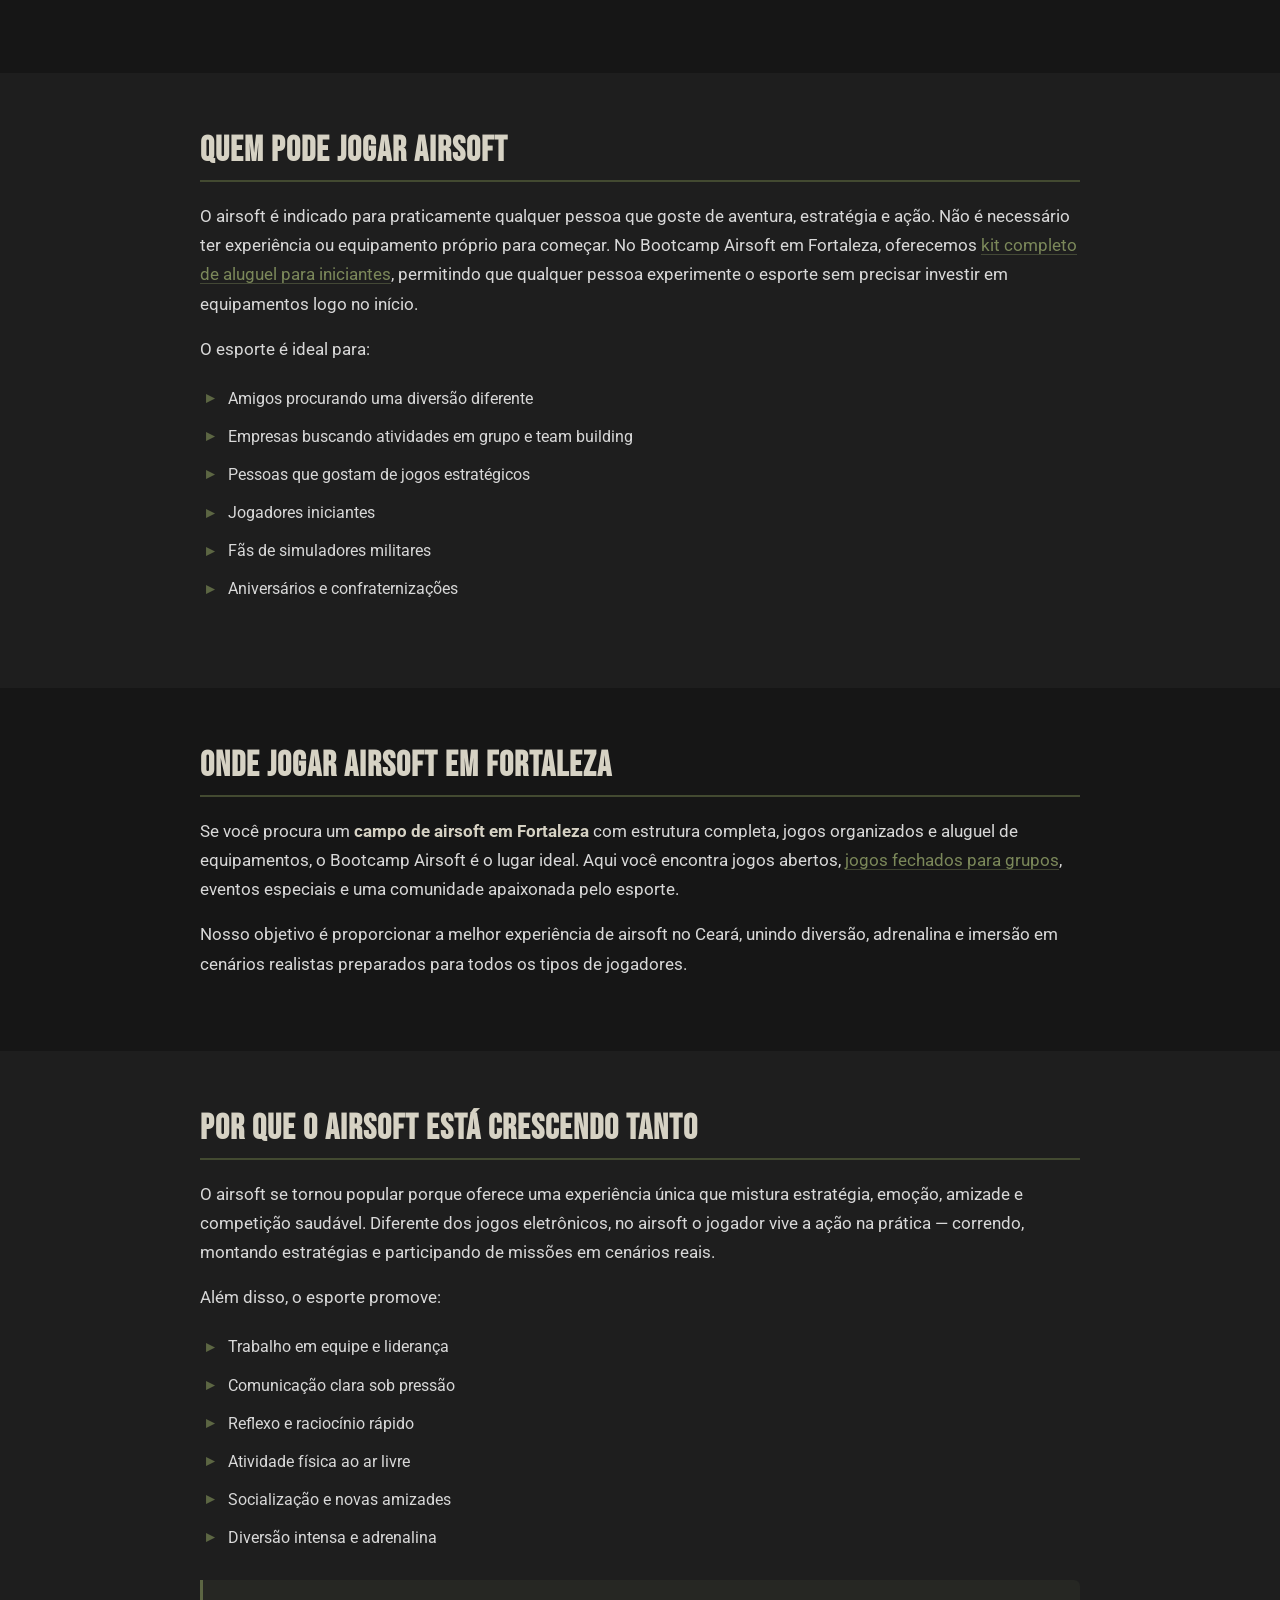
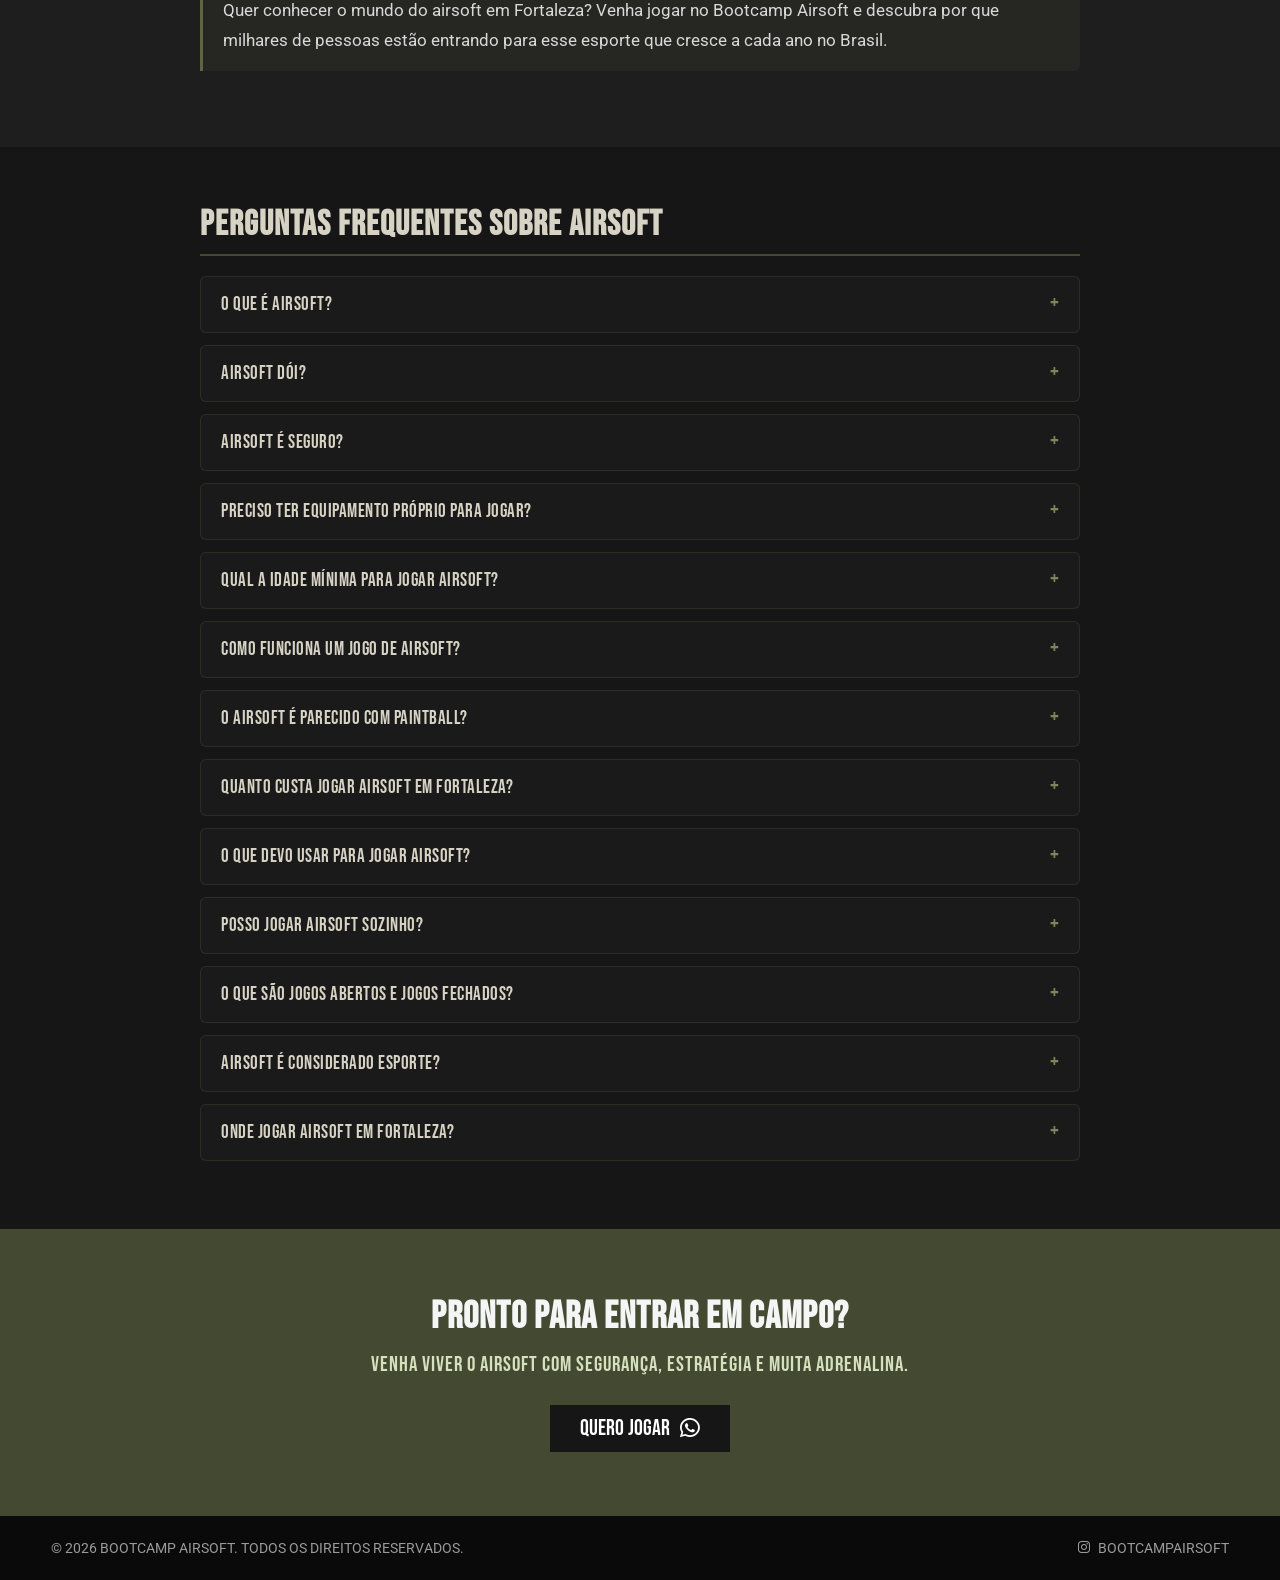
==== commit 27f5e30d: "feat: socials, FAQ accordion, mobile kit image - replace placeholder Instagram href with the real pr" ====
--- a/airsoft.html
+++ b/airsoft.html
@@ -177,7 +177,7 @@
                     <li><a href="kit-aluguel.html">KIT ALUGUEL</a></li>
                 </ul>
             </nav>
-            <a href="#" class="btn-header"><i class="fa-solid fa-location-dot" aria-hidden="true"></i> COMO CHEGAR</a>
+            <a href="https://maps.app.goo.gl/642MKtvnXEeAHhzT7" class="btn-header" target="_blank" rel="noopener"><i class="fa-solid fa-location-dot" aria-hidden="true"></i> COMO CHEGAR</a>
         </div>
     </header>
 
@@ -268,28 +268,28 @@
                     <h2 id="faq-titulo">Perguntas Frequentes Sobre Airsoft</h2>
 
                     <div class="faq-list">
-                        <details class="faq-item">
+                        <details class="faq-item" name="faq">
                             <summary>O que é airsoft?</summary>
                             <div class="faq-content">
                                 <p>O airsoft é um esporte de ação e estratégia que simula operações militares e policiais utilizando réplicas realistas que disparam pequenas esferas plásticas chamadas BBs. O esporte é praticado em equipe e envolve missões, objetivos estratégicos e muita adrenalina. No Bootcamp Airsoft, jogadores iniciantes e experientes podem viver experiências imersivas em cenários preparados para partidas emocionantes.</p>
                             </div>
                         </details>
 
-                        <details class="faq-item">
+                        <details class="faq-item" name="faq">
                             <summary>Airsoft dói?</summary>
                             <div class="faq-content">
                                 <p>O impacto das BBs pode causar um leve desconforto, parecido com um pequeno beliscão, dependendo da distância e da potência da réplica. Porém, utilizando os equipamentos de proteção corretamente, o jogo é seguro e divertido.</p>
                             </div>
                         </details>
 
-                        <details class="faq-item">
+                        <details class="faq-item" name="faq">
                             <summary>Airsoft é seguro?</summary>
                             <div class="faq-content">
                                 <p>Sim. O airsoft é um esporte seguro quando praticado em campos organizados e seguindo as regras de segurança. No Bootcamp Airsoft, todos os jogadores utilizam proteção obrigatória e recebem instruções antes do início das partidas.</p>
                             </div>
                         </details>
 
-                        <details class="faq-item">
+                        <details class="faq-item" name="faq">
                             <summary>Preciso ter equipamento próprio para jogar?</summary>
                             <div class="faq-content">
                                 <p>Não. No Bootcamp Airsoft você pode alugar um <a href="kit-aluguel.html">kit completo para iniciantes</a>, incluindo:</p>
@@ -304,14 +304,14 @@
                             </div>
                         </details>
 
-                        <details class="faq-item">
+                        <details class="faq-item" name="faq">
                             <summary>Qual a idade mínima para jogar airsoft?</summary>
                             <div class="faq-content">
                                 <p>A idade mínima pode variar dependendo das regras do campo e da legislação local. Geralmente menores de idade precisam de autorização dos responsáveis para participar das partidas.</p>
                             </div>
                         </details>
 
-                        <details class="faq-item">
+                        <details class="faq-item" name="faq">
                             <summary>Como funciona um jogo de airsoft?</summary>
                             <div class="faq-content">
                                 <p>Os jogos possuem missões e objetivos diferentes, como:</p>
@@ -326,21 +326,21 @@
                             </div>
                         </details>
 
-                        <details class="faq-item">
+                        <details class="faq-item" name="faq">
                             <summary>O airsoft é parecido com paintball?</summary>
                             <div class="faq-content">
                                 <p>Apesar de serem esportes parecidos, o airsoft possui maior foco em realismo, estratégia e imersão. As réplicas de airsoft são mais realistas e as BBs não deixam tinta como no paintball.</p>
                             </div>
                         </details>
 
-                        <details class="faq-item">
+                        <details class="faq-item" name="faq">
                             <summary>Quanto custa jogar airsoft em Fortaleza?</summary>
                             <div class="faq-content">
                                 <p>O valor pode variar dependendo do tipo de jogo e se o jogador vai utilizar aluguel de equipamentos. No Bootcamp Airsoft existem opções para iniciantes e jogadores avançados, incluindo jogos abertos e <a href="jogos-fechados.html">jogos fechados para grupos</a>.</p>
                             </div>
                         </details>
 
-                        <details class="faq-item">
+                        <details class="faq-item" name="faq">
                             <summary>O que devo usar para jogar airsoft?</summary>
                             <div class="faq-content">
                                 <p>O ideal é utilizar:</p>
@@ -354,14 +354,14 @@
                             </div>
                         </details>
 
-                        <details class="faq-item">
+                        <details class="faq-item" name="faq">
                             <summary>Posso jogar airsoft sozinho?</summary>
                             <div class="faq-content">
                                 <p>Sim. Nos jogos abertos do Bootcamp Airsoft você pode participar sozinho e jogar com outras pessoas, fazer amizades e entrar para a comunidade do airsoft.</p>
                             </div>
                         </details>
 
-                        <details class="faq-item">
+                        <details class="faq-item" name="faq">
                             <summary>O que são jogos abertos e jogos fechados?</summary>
                             <div class="faq-content">
                                 <p><strong>Jogos abertos</strong> são partidas onde diferentes jogadores participam juntos, ideal para quem quer conhecer novas pessoas e jogar em equipes variadas.</p>
@@ -369,14 +369,14 @@
                             </div>
                         </details>
 
-                        <details class="faq-item">
+                        <details class="faq-item" name="faq">
                             <summary>Airsoft é considerado esporte?</summary>
                             <div class="faq-content">
                                 <p>Sim. O airsoft é reconhecido como esporte de ação e estratégia, exigindo trabalho em equipe, comunicação, reflexo, raciocínio rápido e condicionamento físico.</p>
                             </div>
                         </details>
 
-                        <details class="faq-item">
+                        <details class="faq-item" name="faq">
                             <summary>Onde jogar airsoft em Fortaleza?</summary>
                             <div class="faq-content">
                                 <p>Se você procura um campo de airsoft em Fortaleza com estrutura completa, aluguel de equipamentos e jogos organizados, o Bootcamp Airsoft é uma das melhores opções para iniciantes e veteranos do esporte.</p>
@@ -403,8 +403,7 @@
     <footer>
         <p>&copy; <span id="ano-atual">2026</span> BOOTCAMP AIRSOFT. TODOS OS DIREITOS RESERVADOS.</p>
         <div class="socials" aria-label="Redes sociais">
-            <a href="#" aria-label="Instagram @bootcampairsoft"><i class="fa-brands fa-instagram" aria-hidden="true"></i> @BOOTCAMPAIRSOFT</a>
-            <a href="#" aria-label="Facebook /bootcampairsoft"><i class="fa-brands fa-facebook-f" aria-hidden="true"></i> /BOOTCAMPAIRSOFT</a>
+            <a href="https://www.instagram.com/bootcampairsoft/" target="_blank" rel="noopener" aria-label="Instagram @bootcampairsoft"><i class="fa-brands fa-instagram" aria-hidden="true"></i> BOOTCAMPAIRSOFT</a>
         </div>
     </footer>
 
--- a/assets/styles.css
+++ b/assets/styles.css
@@ -12,7 +12,7 @@
     --font-body: 'Roboto', sans-serif;
     --font-hero-heading: 'Black Ops One', sans-serif;
     --font-body-alternate: 'Aldrich', sans-serif;
-    --page-max-width: 1440px;
+    --page-max-width: 1300px;
 }
 
 * {
@@ -181,10 +181,177 @@
 
 .btn-header:hover { background-color: var(--color-green-light); }
 
-/* ================= HERO (home: imagens clicáveis) ================= */
+/* ================= HERO MAIN (home) ================= */
+.hero-main {
+    position: relative;
+    overflow: hidden;
+    min-height: clamp(460px, 75vh, 680px);
+    display: flex;
+    align-items: center;
+    justify-content: flex-start;
+    text-align: left;
+    padding: clamp(3rem, 8vw, 6rem) clamp(1.25rem, 5vw, 4rem);
+    border-radius: 6px;
+    margin: clamp(1rem, 3vw, 2rem) 0;
+    box-shadow: 0 14px 36px rgba(0, 0, 0, 0.6);
+    border: 1px solid rgba(123, 136, 90, 0.25);
+    isolation: isolate;
+}
+
+.hero-bg {
+    position: absolute;
+    inset: 0;
+    z-index: -2;
+}
+
+.hero-bg img {
+    width: 100%;
+    height: 100%;
+    object-fit: cover;
+    object-position: 80% 30%;
+    filter: saturate(0.9) contrast(1.05);
+}
+
+.hero-main::before {
+    content: '';
+    position: absolute;
+    inset: 0;
+    z-index: -1;
+    background:
+        linear-gradient(90deg, rgba(22,22,22,0.92) 0%, rgba(22,22,22,0.75) 40%, rgba(22,22,22,0.35) 70%, rgba(22,22,22,0.25) 100%),
+        radial-gradient(ellipse at 20% 50%, rgba(92, 102, 67, 0.35), transparent 60%);
+}
+
+.hero-content {
+    width: 100%;
+    display: flex;
+    flex-direction: column;
+    align-items: flex-start;
+    gap: 1.25rem;
+}
+
+.hero-content > :not(.hero-meta) { max-width: 620px; }
+
+.hero-meta { justify-content: center; align-self: center; }
+.hero-actions { justify-content: flex-start; }
+
+.hero-eyebrow {
+    display: inline-flex;
+    align-items: center;
+    gap: 8px;
+    font-family: var(--font-body-alternate);
+    font-size: 0.85rem;
+    letter-spacing: 3px;
+    text-transform: uppercase;
+    color: var(--color-green-light);
+    padding: 6px 14px;
+    border: 1px solid rgba(123, 136, 90, 0.5);
+    border-radius: 999px;
+    background-color: rgba(0, 0, 0, 0.35);
+    backdrop-filter: blur(4px);
+}
+
+.hero-content h1 {
+    font-family: var(--font-hero-heading);
+    font-size: clamp(2.4rem, 6.5vw, 4.6rem);
+    line-height: 1.05;
+    letter-spacing: 2px;
+    color: var(--color-text-light);
+    text-shadow: 0 4px 22px rgba(0, 0, 0, 0.75);
+    margin: 0;
+}
+
+.hero-accent { color: var(--color-green-light); }
+
+.hero-lead {
+    font-family: var(--font-body);
+    font-size: clamp(1rem, 1.6vw, 1.2rem);
+    line-height: 1.6;
+    color: #e8e6dd;
+    max-width: 640px;
+    margin: 0;
+    text-shadow: 0 2px 10px rgba(0, 0, 0, 0.55);
+}
+
+.hero-actions {
+    display: flex;
+    flex-wrap: wrap;
+    justify-content: center;
+    gap: 0.85rem;
+    margin-top: 0.5rem;
+}
+
+.btn-primary {
+    background-color: var(--color-green);
+    color: #fff;
+    font-family: var(--font-heading);
+    font-size: 1.35rem;
+    letter-spacing: 1.5px;
+    padding: 14px 36px;
+    border-radius: 4px;
+    display: inline-flex;
+    align-items: center;
+    gap: 12px;
+    border: 1px solid var(--color-green-light);
+    box-shadow: 0 8px 22px rgba(0, 0, 0, 0.45);
+    transition: transform 0.25s ease, background-color 0.25s ease, box-shadow 0.25s ease;
+}
+
+.btn-primary:hover {
+    background-color: var(--color-green-light);
+    transform: translateY(-2px);
+    box-shadow: 0 12px 28px rgba(0, 0, 0, 0.55);
+}
+
+.btn-ghost {
+    background-color: rgba(0, 0, 0, 0.45);
+    color: var(--color-text-light);
+    font-family: var(--font-heading);
+    font-size: 1.05rem;
+    letter-spacing: 1.5px;
+    padding: 12px 22px;
+    border: 1px solid rgba(214, 210, 196, 0.5);
+    border-radius: 4px;
+    transition: background-color 0.25s ease, border-color 0.25s ease;
+    backdrop-filter: blur(4px);
+}
+
+.btn-ghost:hover {
+    background-color: rgba(123, 136, 90, 0.35);
+    border-color: var(--color-green-light);
+}
+
+.hero-meta {
+    display: flex;
+    flex-wrap: wrap;
+    justify-content: center;
+    gap: clamp(1rem, 3vw, 2rem);
+    margin-top: 1.5rem;
+    padding-top: 1.5rem;
+    border-top: 1px solid rgba(214, 210, 196, 0.15);
+    width: 100%;
+    max-width: 720px;
+}
+
+.hero-meta li {
+    display: inline-flex;
+    align-items: center;
+    gap: 8px;
+    font-family: var(--font-body-alternate);
+    font-size: 0.9rem;
+    letter-spacing: 1px;
+    color: #d6d2c4;
+}
+
+.hero-meta li i {
+    color: var(--color-green-light);
+    font-size: 1rem;
+}
+
+/* ================= HERO (legacy: imagens clicáveis) ================= */
 .hero-section {
     background-color: var(--color-dark);
-    padding: clamp(1rem, 3vw, 2rem);
+    padding: clamp(1rem, 3vw, 2rem) 0;
 }
 
 .hero-frame {
@@ -218,7 +385,7 @@
 /* ================= KIT SECTION (home) ================= */
 .kit-section {
     background-color: var(--color-dark);
-    padding: clamp(1rem, 3vw, 2rem);
+    padding: clamp(1rem, 3vw, 2rem) 0;
 }
 
 .kit-card {
@@ -334,7 +501,7 @@
 }
 
 .cta-info-inner {
-    max-width: 880px;
+    max-width: 100%;
     margin: 0 auto;
     width: 100%;
 }
@@ -559,6 +726,26 @@
 
 .callout p { margin-bottom: 0.5rem; }
 .callout p:last-child { margin-bottom: 0; }
+
+/* Map embed */
+.map-embed {
+    position: relative;
+    width: 100%;
+    aspect-ratio: 16 / 9;
+    margin-top: 1.25rem;
+    border-radius: 6px;
+    overflow: hidden;
+    box-shadow: 0 10px 28px rgba(0, 0, 0, 0.45);
+    border: 1px solid rgba(123, 136, 90, 0.25);
+}
+
+.map-embed iframe {
+    position: absolute;
+    inset: 0;
+    width: 100%;
+    height: 100%;
+    border: 0;
+}
 
 /* ================= FAQ ================= */
 .faq-list { margin-top: 1rem; }
@@ -743,6 +930,7 @@
 @media (max-width: 768px) {
     header { padding: 1rem; }
     .header-inner { flex-direction: column; gap: 15px; }
+    .logo img { height: 130px; }
     nav.primary ul { gap: 0.85rem 1.25rem; font-size: 1.05rem; }
     .hero-frame { grid-template-columns: 1fr; }
     .hero-card + .hero-card {
@@ -754,8 +942,31 @@
     .socials { flex-direction: column; gap: 0.75rem; align-items: center; }
 }
 
+@media (max-width: 768px) {
+    .hero-main {
+        min-height: 540px;
+        padding: 3rem 1.25rem;
+        margin: 0.75rem 0;
+        border-radius: 0;
+        justify-content: center;
+        text-align: center;
+    }
+    .hero-main::before {
+        background:
+            linear-gradient(180deg, rgba(22,22,22,0.55) 0%, rgba(22,22,22,0.85) 70%, rgba(22,22,22,0.95) 100%),
+            radial-gradient(ellipse at 50% 40%, rgba(92, 102, 67, 0.35), transparent 65%);
+    }
+    .hero-bg img { object-position: center 30%; }
+    .hero-content { align-items: center; }
+    .hero-meta, .hero-actions { justify-content: center; }
+    .hero-actions { width: 100%; flex-direction: column; align-items: stretch; }
+    .hero-actions .btn-primary { justify-content: center; }
+}
+
 @media (max-width: 480px) {
-    .hero-section { padding: 0.75rem; }
-    .kit-section { padding: 0.75rem; }
+    .hero-section { padding: 0.75rem 0; }
+    .kit-section { padding: 0.75rem 0; }
     .page-hero { padding-top: 2.5rem; }
-}
+    .hero-main { min-height: 480px; }
+    .hero-meta { gap: 0.75rem; }
+}
